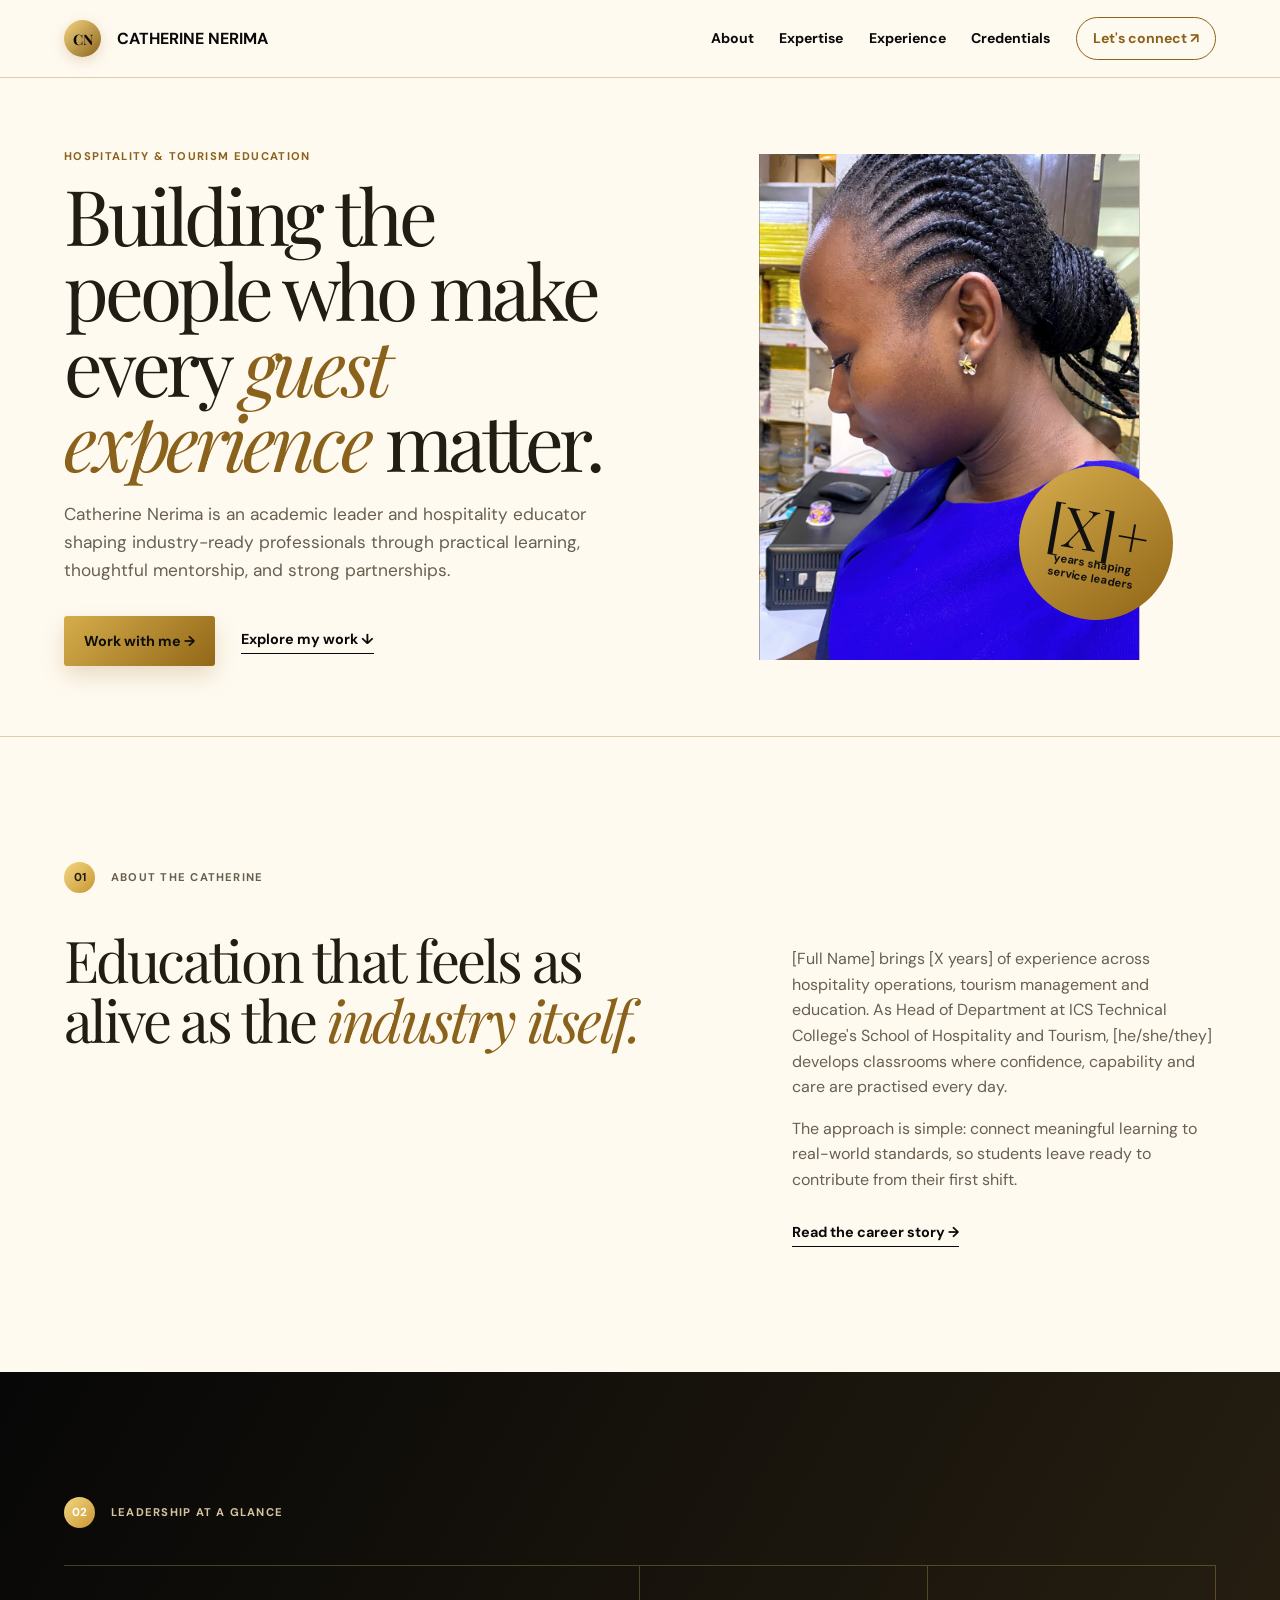
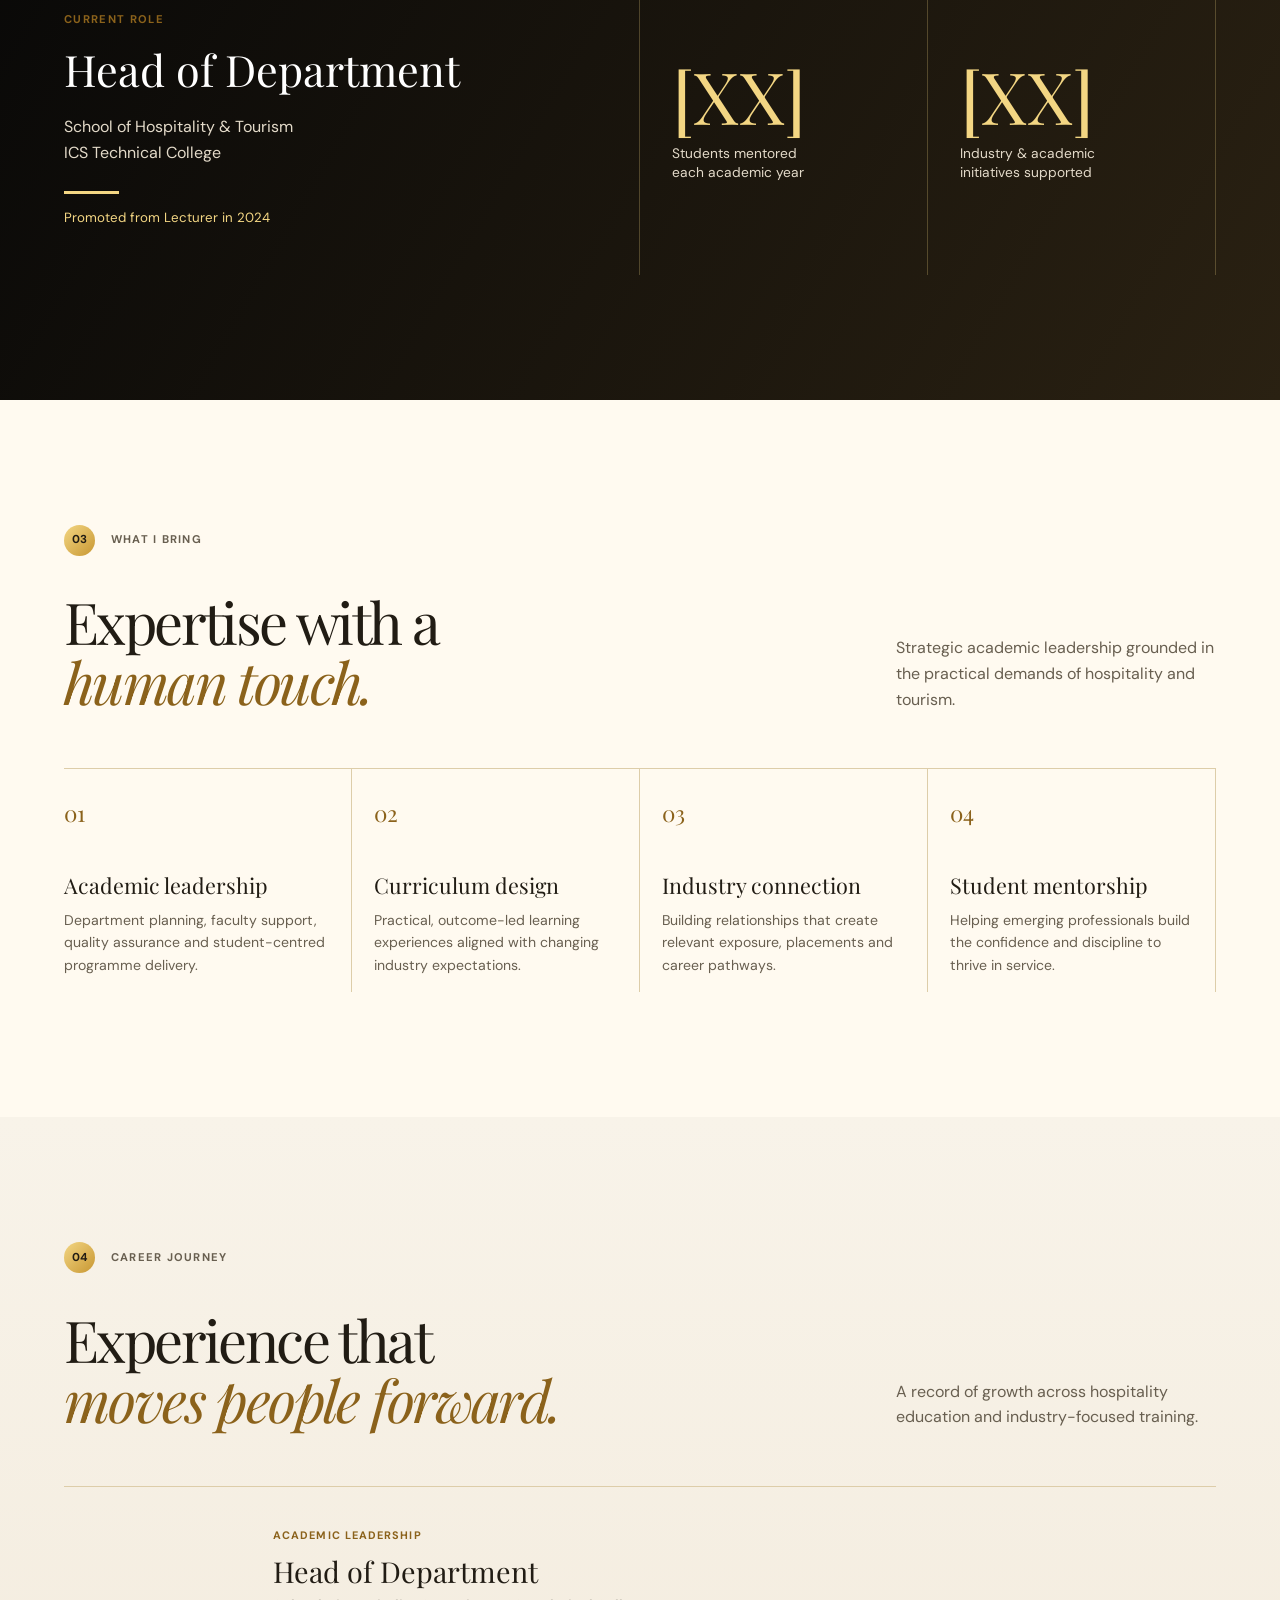
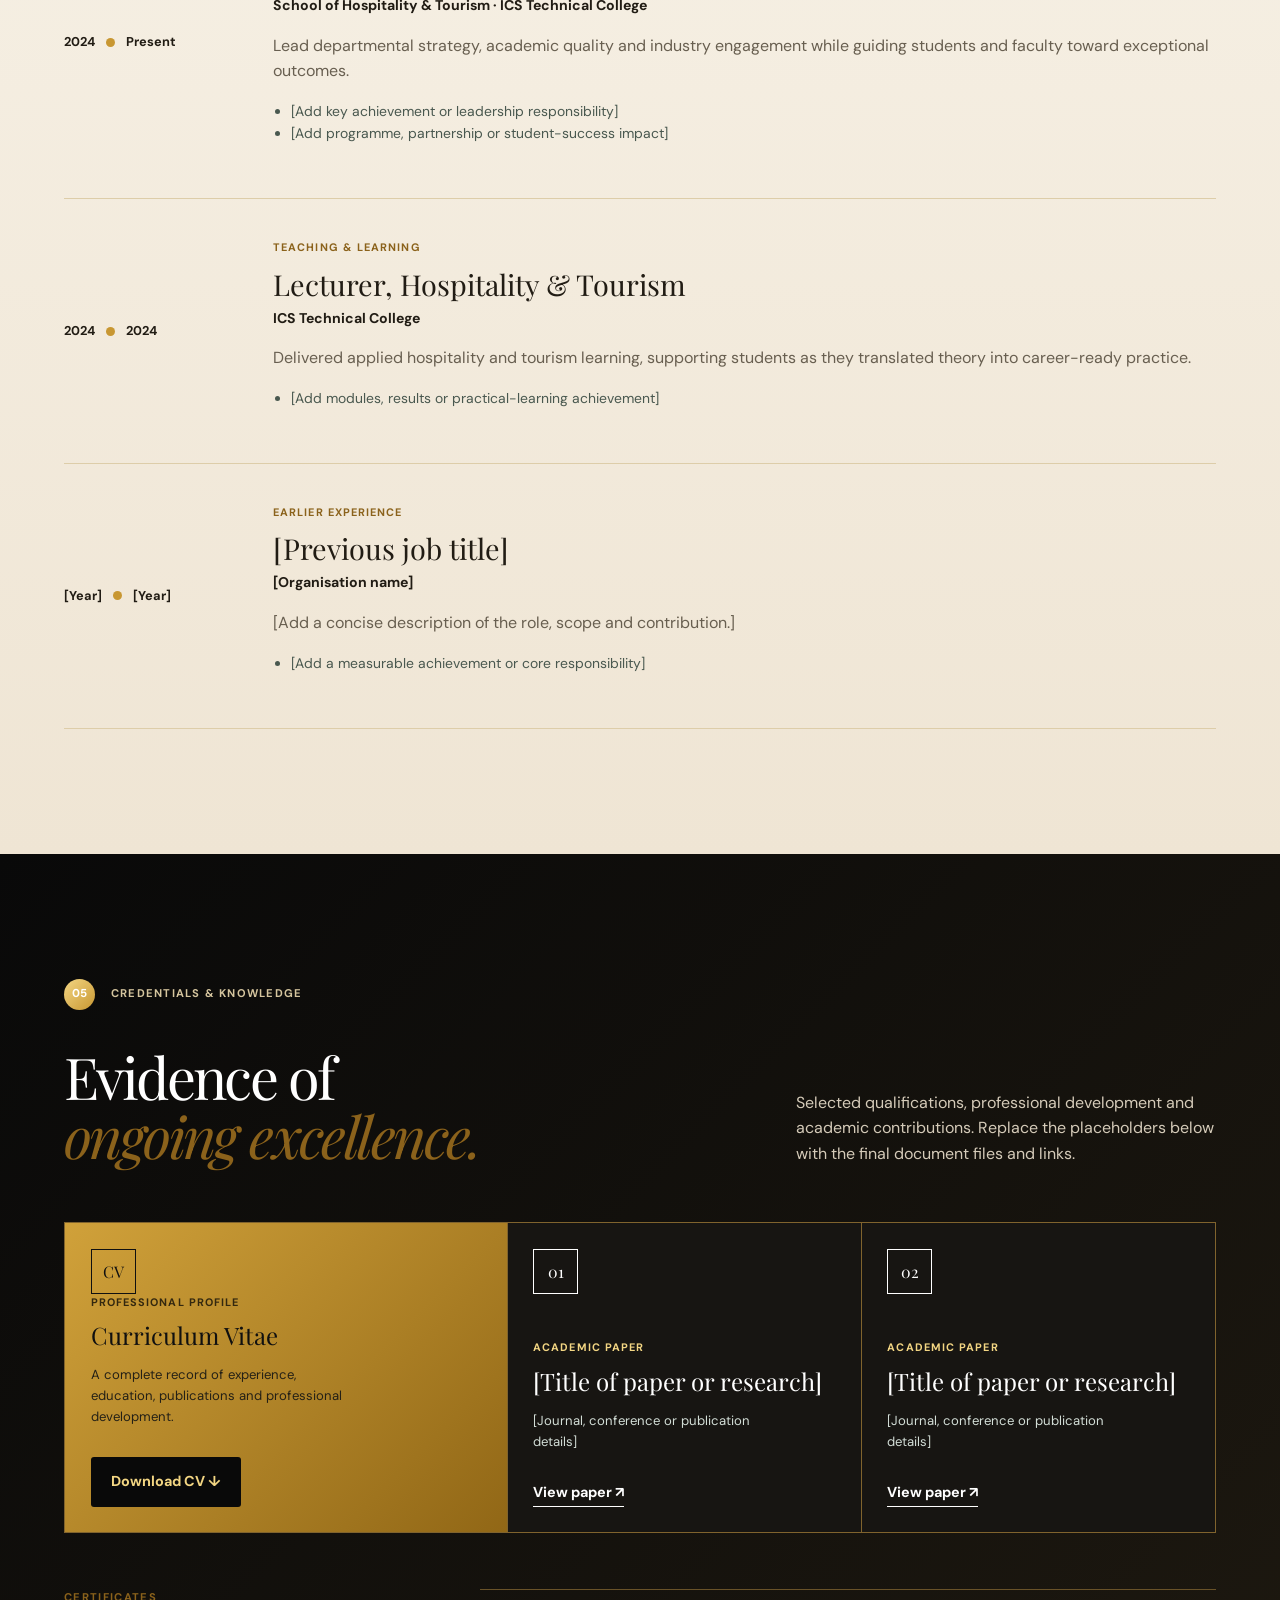
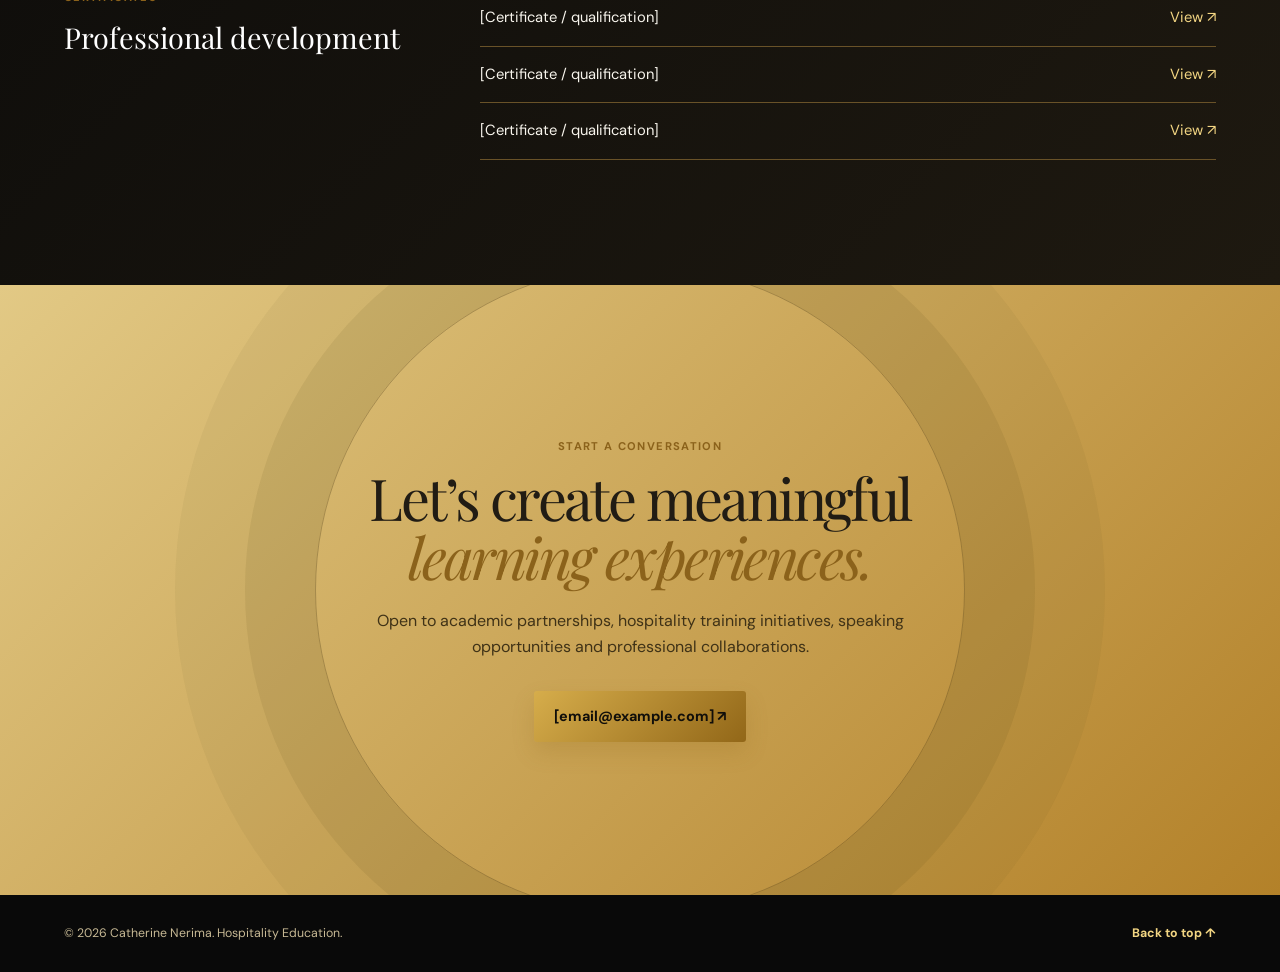
==== portfolio.html @ f3bf1bda "Initial commit" ====
<!doctype html>
<html lang="en">
<head>
  <meta charset="utf-8">
  <meta name="viewport" content="width=device-width, initial-scale=1">
  <meta name="description" content="Professional portfolio for a hospitality and tourism education leader.">
  <title>CATHERINE NERIMA | Hospitality & Tourism Educator</title>
  <link rel="preconnect" href="https://fonts.googleapis.com">
  <link rel="preconnect" href="https://fonts.gstatic.com" crossorigin>
  <link href="https://fonts.googleapis.com/css2?family=DM+Sans:wght@400;500;600;700&family=Playfair+Display:ital,wght@0,600;0,700;0,800;1,600;1,700&display=swap" rel="stylesheet">
  <link rel="stylesheet" href="styles.css">
  <style>
    .hero-visual { background: transparent; }
    .hero-visual .sun-shape, .hero-visual .hero-grid { display: none; }
    .portrait-placeholder { left: 50%; bottom: 0; width: auto; max-width: 100%; height: 100%; aspect-ratio: 3 / 4; overflow: hidden; outline: 0; transform: translateX(-50%); }
    .portrait-placeholder img { display: block; width: 100%; height: 100%; object-fit: cover; object-position: center center; filter: contrast(1.04) saturate(.9); }
  </style>
</head>
<body>
  <a class="skip-link" href="#main-content">Skip to content</a>
  <header class="site-header">
    <a class="brand" href="#top"><span class="brand-mark">CN</span><span>CATHERINE NERIMA</span></a>
    <button class="menu-toggle" type="button" aria-expanded="false" aria-controls="site-nav">Menu</button>
    <nav id="site-nav" class="site-nav" aria-label="Primary navigation">
      <a href="#about">About</a><a href="#expertise">Expertise</a><a href="#experience">Experience</a><a href="#credentials">Credentials</a><a class="nav-contact" href="#contact">Let's connect ↗</a>
    </nav>
  </header>
  <main id="main-content">
    <section class="hero" id="top">
      <div class="hero-copy reveal">
        <p class="kicker">Hospitality & tourism education</p>
        <h1>Building the people who make every <em>guest experience</em> matter.</h1>
        <p class="hero-text">Catherine Nerima is an academic leader and hospitality educator shaping industry-ready professionals through practical learning, thoughtful mentorship, and strong partnerships.</p>
        <div class="hero-actions"><a class="button button-primary" href="#contact">Work with me →</a><a class="text-link" href="#credentials">Explore my work ↓</a></div>
      </div>
      <div class="hero-visual reveal"><div class="sun-shape"></div><div class="hero-grid"></div><div class="portrait-placeholder"><img src="NER.jpeg" alt="Professional portrait of [Full Name]"></div><div class="experience-badge"><strong>[X]+</strong><span>years shaping<br>service leaders</span></div><p class="location-tag">Based in Nairobi, Kenya <span>•</span> Available for collaborations</p></div>
    </section>
    <section class="intro section-pad" id="about">
      <div class="section-label reveal"><span>01</span><p>About the Catherine</p></div>
      <div class="intro-grid"><h2 class="reveal">Education that feels as alive as the <em>industry itself.</em></h2><div class="reveal"><p>[Full Name] brings [X years] of experience across hospitality operations, tourism management and education. As Head of Department at ICS Technical College's School of Hospitality and Tourism, [he/she/they] develops classrooms where confidence, capability and care are practised every day.</p><p>The approach is simple: connect meaningful learning to real-world standards, so students leave ready to contribute from their first shift.</p><a class="text-link" href="#experience">Read the career story →</a></div></div>
    </section>
    <section class="impact section-pad">
      <div class="section-label light reveal"><span>02</span><p>Leadership at a glance</p></div>
      <div class="impact-grid"><article class="impact-feature reveal"><p class="kicker">Current role</p><h2>Head of Department</h2><p>School of Hospitality & Tourism<br>ICS Technical College</p><span class="mini-line"></span><small>Promoted from Lecturer in 2024</small></article><article class="stat reveal"><strong>[XX]</strong><span>Students mentored<br>each academic year</span></article><article class="stat reveal"><strong>[XX]</strong><span>Industry & academic<br>initiatives supported</span></article></div>
    </section>
    <section class="section-pad" id="expertise">
      <div class="section-label reveal"><span>03</span><p>What I bring</p></div>
      <div class="heading-row reveal"><h2>Expertise with a<br><em>human touch.</em></h2><p>Strategic academic leadership grounded in the practical demands of hospitality and tourism.</p></div>
      <div class="expertise-grid"><article class="expertise-card reveal"><span>01</span><h3>Academic leadership</h3><p>Department planning, faculty support, quality assurance and student-centred programme delivery.</p></article><article class="expertise-card reveal"><span>02</span><h3>Curriculum design</h3><p>Practical, outcome-led learning experiences aligned with changing industry expectations.</p></article><article class="expertise-card reveal"><span>03</span><h3>Industry connection</h3><p>Building relationships that create relevant exposure, placements and career pathways.</p></article><article class="expertise-card reveal"><span>04</span><h3>Student mentorship</h3><p>Helping emerging professionals build the confidence and discipline to thrive in service.</p></article></div>
    </section>
    <section class="section-pad career" id="experience">
      <div class="section-label reveal"><span>04</span><p>Career journey</p></div>
      <div class="heading-row reveal"><h2>Experience that<br><em>moves people forward.</em></h2><p>A record of growth across hospitality education and industry-focused training.</p></div>
      <div class="timeline">
        <article class="timeline-item reveal"><div class="timeline-date">2024 <i></i> Present</div><div><p class="role-type">Academic leadership</p><h3>Head of Department</h3><p class="organisation">School of Hospitality & Tourism · ICS Technical College</p><p>Lead departmental strategy, academic quality and industry engagement while guiding students and faculty toward exceptional outcomes.</p><ul><li>[Add key achievement or leadership responsibility]</li><li>[Add programme, partnership or student-success impact]</li></ul></div></article>
        <article class="timeline-item reveal"><div class="timeline-date">2024 <i></i> 2024</div><div><p class="role-type">Teaching & learning</p><h3>Lecturer, Hospitality & Tourism</h3><p class="organisation">ICS Technical College</p><p>Delivered applied hospitality and tourism learning, supporting students as they translated theory into career-ready practice.</p><ul><li>[Add modules, results or practical-learning achievement]</li></ul></div></article>
        <article class="timeline-item reveal"><div class="timeline-date">[Year] <i></i> [Year]</div><div><p class="role-type">Earlier experience</p><h3>[Previous job title]</h3><p class="organisation">[Organisation name]</p><p>[Add a concise description of the role, scope and contribution.]</p><ul><li>[Add a measurable achievement or core responsibility]</li></ul></div></article>
      </div>
    </section>
    <section class="credentials section-pad" id="credentials">
      <div class="section-label light reveal"><span>05</span><p>Credentials & knowledge</p></div>
      <div class="credentials-heading reveal"><h2>Evidence of<br><em>ongoing excellence.</em></h2><p>Selected qualifications, professional development and academic contributions. Replace the placeholders below with the final document files and links.</p></div>
      <div class="document-grid">
        <article class="document-card cv-card reveal"><div class="document-icon">CV</div><div><p class="document-type">Professional profile</p><h3>Curriculum Vitae</h3><p>A complete record of experience, education, publications and professional development.</p></div><a class="button button-light" href="documents/cv-placeholder.txt" download>Download CV ↓</a></article>
        <article class="document-card reveal"><div class="document-icon">01</div><div><p class="document-type">Academic paper</p><h3>[Title of paper or research]</h3><p>[Journal, conference or publication details]</p></div><a class="view-link" href="documents/academic-paper-placeholder.html" target="_blank" rel="noopener">View paper ↗</a></article>
        <article class="document-card reveal"><div class="document-icon">02</div><div><p class="document-type">Academic paper</p><h3>[Title of paper or research]</h3><p>[Journal, conference or publication details]</p></div><a class="view-link" href="documents/academic-paper-placeholder.html" target="_blank" rel="noopener">View paper ↗</a></article>
      </div>
      <div class="cert-row reveal"><div><p class="kicker">Certificates</p><h3>Professional development</h3></div><div class="certificate-list"><a href="documents/certificate-placeholder.html" target="_blank" rel="noopener">[Certificate / qualification] <span>View ↗</span></a><a href="documents/certificate-placeholder.html" target="_blank" rel="noopener">[Certificate / qualification] <span>View ↗</span></a><a href="documents/certificate-placeholder.html" target="_blank" rel="noopener">[Certificate / qualification] <span>View ↗</span></a></div></div>
    </section>
    <section class="contact section-pad" id="contact"><div class="contact-orb"></div><div class="contact-content reveal"><p class="kicker">Start a conversation</p><h2>Let’s create meaningful<br><em>learning experiences.</em></h2><p>Open to academic partnerships, hospitality training initiatives, speaking opportunities and professional collaborations.</p><a class="button button-primary" href="mailto:[email@example.com]">[email@example.com] ↗</a></div></section>
  </main>
  <footer><p>© <span id="year"></span> Catherine Nerima. Hospitality Education.</p><a href="#top">Back to top ↑</a></footer>
  <script src="script.js"></script>
</body>
</html>
---- styles.css ----
:root{--black:#090909;--coal:#171512;--gold:#c89732;--gold-light:#f3d683;--gold-deep:#8b621b;--ivory:#fffaf0;--sand:#f3ead8;--text:#211c14;--muted:#685f50;--line:#ddcda9;--display:'Playfair Display',Georgia,serif;--sans:'DM Sans',Arial,sans-serif}*{box-sizing:border-box}html{scroll-behavior:smooth}body{margin:0;background:var(--ivory);color:var(--text);font-family:var(--sans);line-height:1.6}.skip-link{position:absolute;left:-999px}.skip-link:focus{left:1rem;top:1rem;z-index:9;background:var(--gold-light);padding:.7rem;color:#000}.site-header{height:78px;display:flex;align-items:center;justify-content:space-between;padding:0 5vw;border-bottom:1px solid var(--line);background:var(--ivory)}.brand,.site-nav{display:flex;align-items:center;gap:1rem}.brand{color:var(--black);font-weight:700;text-decoration:none}.brand-mark{display:grid;place-items:center;width:37px;height:37px;border-radius:50%;background:linear-gradient(135deg,var(--gold-light),var(--gold-deep));color:#080808;font:700 .9rem var(--display);box-shadow:0 4px 14px #8b621b35}.site-nav{gap:1.6rem}.site-nav a{color:var(--black);font-size:.88rem;font-weight:700;text-decoration:none}.nav-contact{padding:.55rem 1rem;border:1px solid var(--gold-deep);border-radius:99px;color:var(--gold-deep)!important}.nav-contact:hover{background:var(--gold);color:#111!important}.menu-toggle{display:none;border:0;background:none;font:700 .9rem var(--sans);color:var(--black)}.hero,.section-pad{max-width:1400px;margin:auto;padding-left:5vw;padding-right:5vw}.hero{min-height:650px;display:grid;grid-template-columns:1.02fr .98fr;gap:5vw;align-items:center;padding-top:70px;padding-bottom:70px}.kicker{margin:0 0 .7rem;text-transform:uppercase;letter-spacing:.12em;color:var(--gold-deep);font-size:.7rem;font-weight:700}.hero h1,h2,h3{line-height:1.08}.hero h1{max-width:760px;margin:.2rem 0 1.45rem;font:clamp(3.2rem,6vw,6.3rem)/.98 var(--display);letter-spacing:-.055em}.hero h1 em,h2 em{color:var(--gold-deep);font-weight:inherit}.hero-text{max-width:565px;margin-bottom:2rem;color:var(--muted);font-size:1.08rem}.hero-actions{display:flex;gap:1.6rem;align-items:center}.button{display:inline-flex;justify-content:center;align-items:center;padding:.85rem 1.25rem;border-radius:3px;font-size:.9rem;font-weight:700;text-decoration:none}.button-primary{background:linear-gradient(135deg,#d6ad4b,#926718);box-shadow:0 10px 22px #8b621b33;color:#100e0a}.text-link,.view-link{padding-bottom:.12rem;border-bottom:1px solid currentColor;color:var(--black);font-size:.9rem;font-weight:700;text-decoration:none}.hero-visual{position:relative;height:506px;overflow:hidden;background:var(--black)}.sun-shape{position:absolute;right:-45px;top:-40px;width:340px;height:340px;border-radius:50%;background:radial-gradient(circle at 30% 30%,var(--gold-light),var(--gold-deep))}.hero-grid{position:absolute;inset:0;background-image:linear-gradient(#f3d68320 1px,transparent 1px),linear-gradient(90deg,#f3d68320 1px,transparent 1px);background-size:27px 27px}.portrait-placeholder{position:absolute;z-index:1;bottom:0;left:16%;display:grid;place-items:center;width:58%;height:78%;outline:8px solid #f3d6833d;outline-offset:-25px;background:linear-gradient(160deg,#3a2b13,#101010);color:var(--gold-light);font:italic 1.6rem var(--display);text-align:center}.experience-badge{position:absolute;z-index:2;right:8%;bottom:8%;display:flex;flex-direction:column;justify-content:center;width:154px;height:154px;border-radius:50%;background:linear-gradient(135deg,#d7ae4e,#8f6315);color:#111;text-align:center;transform:rotate(10deg)}.experience-badge strong{font:3.5rem/1 var(--display)}.experience-badge span{font-size:.7rem;font-weight:700;line-height:1.25}.location-tag{position:absolute;bottom:-36px;left:0;font-size:.74rem;font-weight:700}.location-tag span{padding:0 .4rem;color:var(--gold)}.section-pad{padding-top:125px;padding-bottom:125px}.section-label{display:flex;align-items:center;gap:1rem;margin-bottom:2.3rem}.section-label span{display:grid;place-items:center;width:31px;height:31px;border-radius:50%;background:linear-gradient(135deg,var(--gold-light),var(--gold));font-size:.72rem;font-weight:700}.section-label p{margin:0;color:var(--muted);font-size:.7rem;font-weight:700;letter-spacing:.11em;text-transform:uppercase}.intro{border-top:1px solid var(--line)}.intro-grid{display:grid;grid-template-columns:1fr .72fr;gap:12%;align-items:start}.intro h2,.heading-row h2,.credentials h2,.contact h2{margin:0;font:clamp(2.7rem,4.5vw,5rem)/1.04 var(--display);letter-spacing:-.045em}.intro-grid>div p,.heading-row>p,.timeline-item div>p:not(.role-type):not(.organisation){color:var(--muted)}.intro-grid .text-link{display:inline-block;margin-top:.8rem}.impact{max-width:none;background:linear-gradient(120deg,#070707,#2a2112);color:white}.impact .section-label p{color:#d5c59e}.impact-grid{display:grid;grid-template-columns:2fr 1fr 1fr;max-width:1260px;margin:auto;border-top:1px solid #f3d68340}.impact-feature,.stat{padding:2.8rem 2rem 2.8rem 0}.impact-feature{border-right:1px solid #f3d68340}.impact-feature h2{margin:.25rem 0;font:2.7rem var(--display)}.impact-feature p:not(.kicker),.stat span{color:#e3dac9}.mini-line{display:block;width:55px;margin:1.6rem 0 .65rem;border-top:3px solid var(--gold-light)}.impact-feature small,.stat strong{color:var(--gold-light)}.stat{display:flex;flex-direction:column;justify-content:center;padding-left:2rem;border-right:1px solid #f3d68340}.stat strong{font:4.5rem/1 var(--display)}.stat span{margin-top:.8rem;font-size:.86rem;line-height:1.35}.heading-row{display:flex;justify-content:space-between;align-items:end;gap:2rem;margin-bottom:3.5rem}.heading-row>p{max-width:320px;margin:0}.expertise-grid{display:grid;grid-template-columns:repeat(4,1fr);border-top:1px solid var(--line)}.expertise-card{padding:1.8rem 1.4rem 1rem 0;border-right:1px solid var(--line)}.expertise-card:not(:first-child){padding-left:1.4rem}.expertise-card>span{color:var(--gold-deep);font:1.4rem var(--display)}.expertise-card h3{margin:2.6rem 0 .6rem;font:1.35rem var(--display)}.expertise-card p{margin:0;color:var(--muted);font-size:.88rem}.career{max-width:none;padding-left:max(5vw,calc((100vw - 1400px)/2 + 5vw));padding-right:max(5vw,calc((100vw - 1400px)/2 + 5vw));background:linear-gradient(180deg,#f8f3e9,#efe5d4)}.timeline{border-top:1px solid var(--line)}.timeline-item{display:grid;grid-template-columns:145px 1fr;gap:4rem;padding:2.5rem 0;border-bottom:1px solid var(--line)}.timeline-date{display:flex;align-items:center;gap:.7rem;font-size:.8rem;font-weight:700}.timeline-date i{display:block;width:9px;height:9px;border-radius:50%;background:var(--gold)}.role-type,.document-type{margin:0 0 .5rem;color:var(--gold-deep);font-size:.68rem;font-weight:700;letter-spacing:.1em;text-transform:uppercase}.timeline h3{margin:0;font:1.8rem var(--display)}.organisation{margin:.25rem 0 1rem;font-size:.88rem;font-weight:700}.timeline ul{padding-left:1.1rem;color:#49584f;font-size:.87rem}.credentials{max-width:none;background:linear-gradient(135deg,#090909,#1e1910);color:white}.light p{color:#d5c59e}.credentials-heading{display:flex;justify-content:space-between;align-items:end;gap:2rem;margin-bottom:3.5rem}.credentials-heading>p{max-width:420px;margin:0;color:#d5cbb9}.document-grid{display:grid;grid-template-columns:1.25fr 1fr 1fr;gap:1px;border:1px solid #80632d;background:#80632d}.document-card{display:flex;flex-direction:column;align-items:flex-start;min-height:305px;padding:1.6rem;background:#171512}.document-card.cv-card{background:linear-gradient(135deg,#d0a13a,#916716);color:#101010}.document-icon{display:grid;place-items:center;width:45px;height:45px;margin-bottom:auto;border:1px solid currentColor;font:1rem var(--display)}.document-card h3{margin:0;font:1.5rem var(--display)}.document-card p:not(.document-type){max-width:260px;color:#d3ded7;font-size:.82rem}.cv-card p:not(.document-type){color:#242016}.document-type{color:var(--gold-light)}.cv-card .document-type{color:#33280f}.button-light{margin-top:1rem;background:var(--black);color:var(--gold-light)}.view-link{margin-top:1rem;color:white}.cert-row{display:grid;grid-template-columns:1fr 2fr;gap:3rem;padding:3.5rem 0 0}.cert-row h3{margin:0;font:1.8rem var(--display)}.certificate-list{border-top:1px solid #695228}.certificate-list a{display:flex;justify-content:space-between;gap:1rem;padding:1rem 0;border-bottom:1px solid #695228;color:#f8f5ed;font-size:.92rem;text-decoration:none}.certificate-list span{color:var(--gold-light);white-space:nowrap}.contact{position:relative;display:grid;place-items:center;min-height:610px;max-width:none;overflow:hidden;background:linear-gradient(135deg,#e2c985,#b38129);text-align:center}.contact-orb{position:absolute;width:650px;height:650px;border:1px solid #49391555;border-radius:50%;box-shadow:0 0 0 70px #49391516,0 0 0 140px #4939150d}.contact-content{position:relative;max-width:790px}.contact h2{margin:.4rem 0 1.3rem}.contact-content>p:not(.kicker){max-width:575px;margin:0 auto 2rem;color:#3f3217}footer{display:flex;justify-content:space-between;max-width:none;margin:auto;padding:1.8rem 5vw;background:var(--black);color:#c7b995;font-size:.77rem}footer p{margin:0}footer a{color:var(--gold-light);font-weight:700;text-decoration:none}.reveal{opacity:0;transform:translateY(16px);transition:opacity .65s ease,transform .65s ease}.reveal.visible{opacity:1;transform:none}@media(max-width:800px){.site-header{height:66px}.menu-toggle{display:block}.site-nav{position:absolute;z-index:5;top:66px;right:0;left:0;display:none;flex-direction:column;align-items:flex-start;gap:1rem;padding:1.2rem 5vw;border-bottom:1px solid var(--line);background:var(--ivory)}.site-nav.open{display:flex}.hero{grid-template-columns:1fr;padding-top:55px}.hero-visual{height:420px}.intro-grid,.impact-grid,.credentials-heading,.cert-row{grid-template-columns:1fr}.impact-feature,.stat{border-right:0;border-bottom:1px solid #f3d68340}.heading-row{display:block}.heading-row>p{margin-top:1.2rem}.expertise-grid{grid-template-columns:1fr 1fr}.expertise-card:nth-child(2){border-right:0}.document-grid{grid-template-columns:1fr}.timeline-item{grid-template-columns:1fr;gap:1rem}.timeline-date{width:max-content}.cert-row{gap:1.5rem}.section-pad{padding-top:80px;padding-bottom:80px}}@media(max-width:500px){.hero h1{font-size:3.1rem}.hero-actions{flex-direction:column;align-items:flex-start;gap:1rem}.hero-visual{height:340px}.portrait-placeholder{left:10%;width:65%}.experience-badge{right:-3%;bottom:1%;transform:scale(.8) rotate(10deg)}.expertise-grid{grid-template-columns:1fr}.expertise-card,.expertise-card:not(:first-child){padding:1.5rem 0;border-right:0;border-bottom:1px solid var(--line)}.cert-row{padding-top:2.5rem}footer{flex-direction:column;gap:.6rem}}
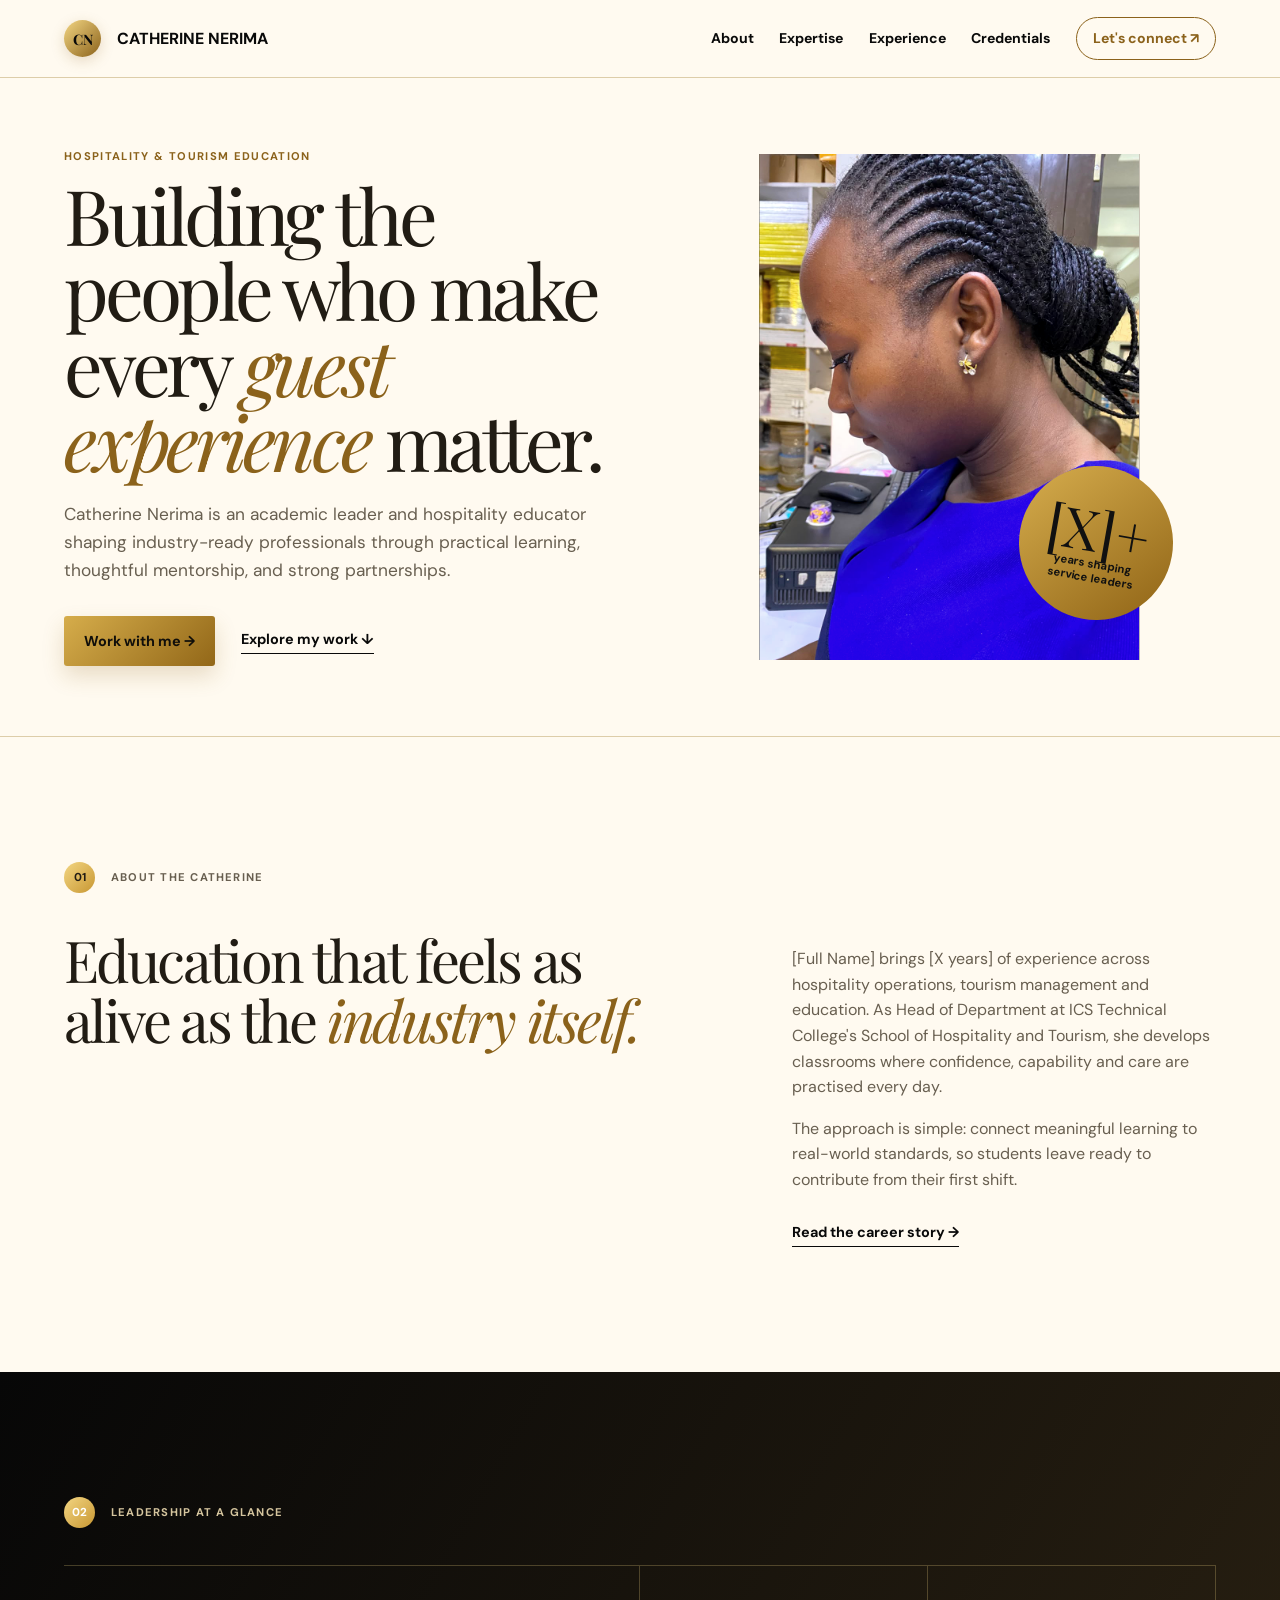
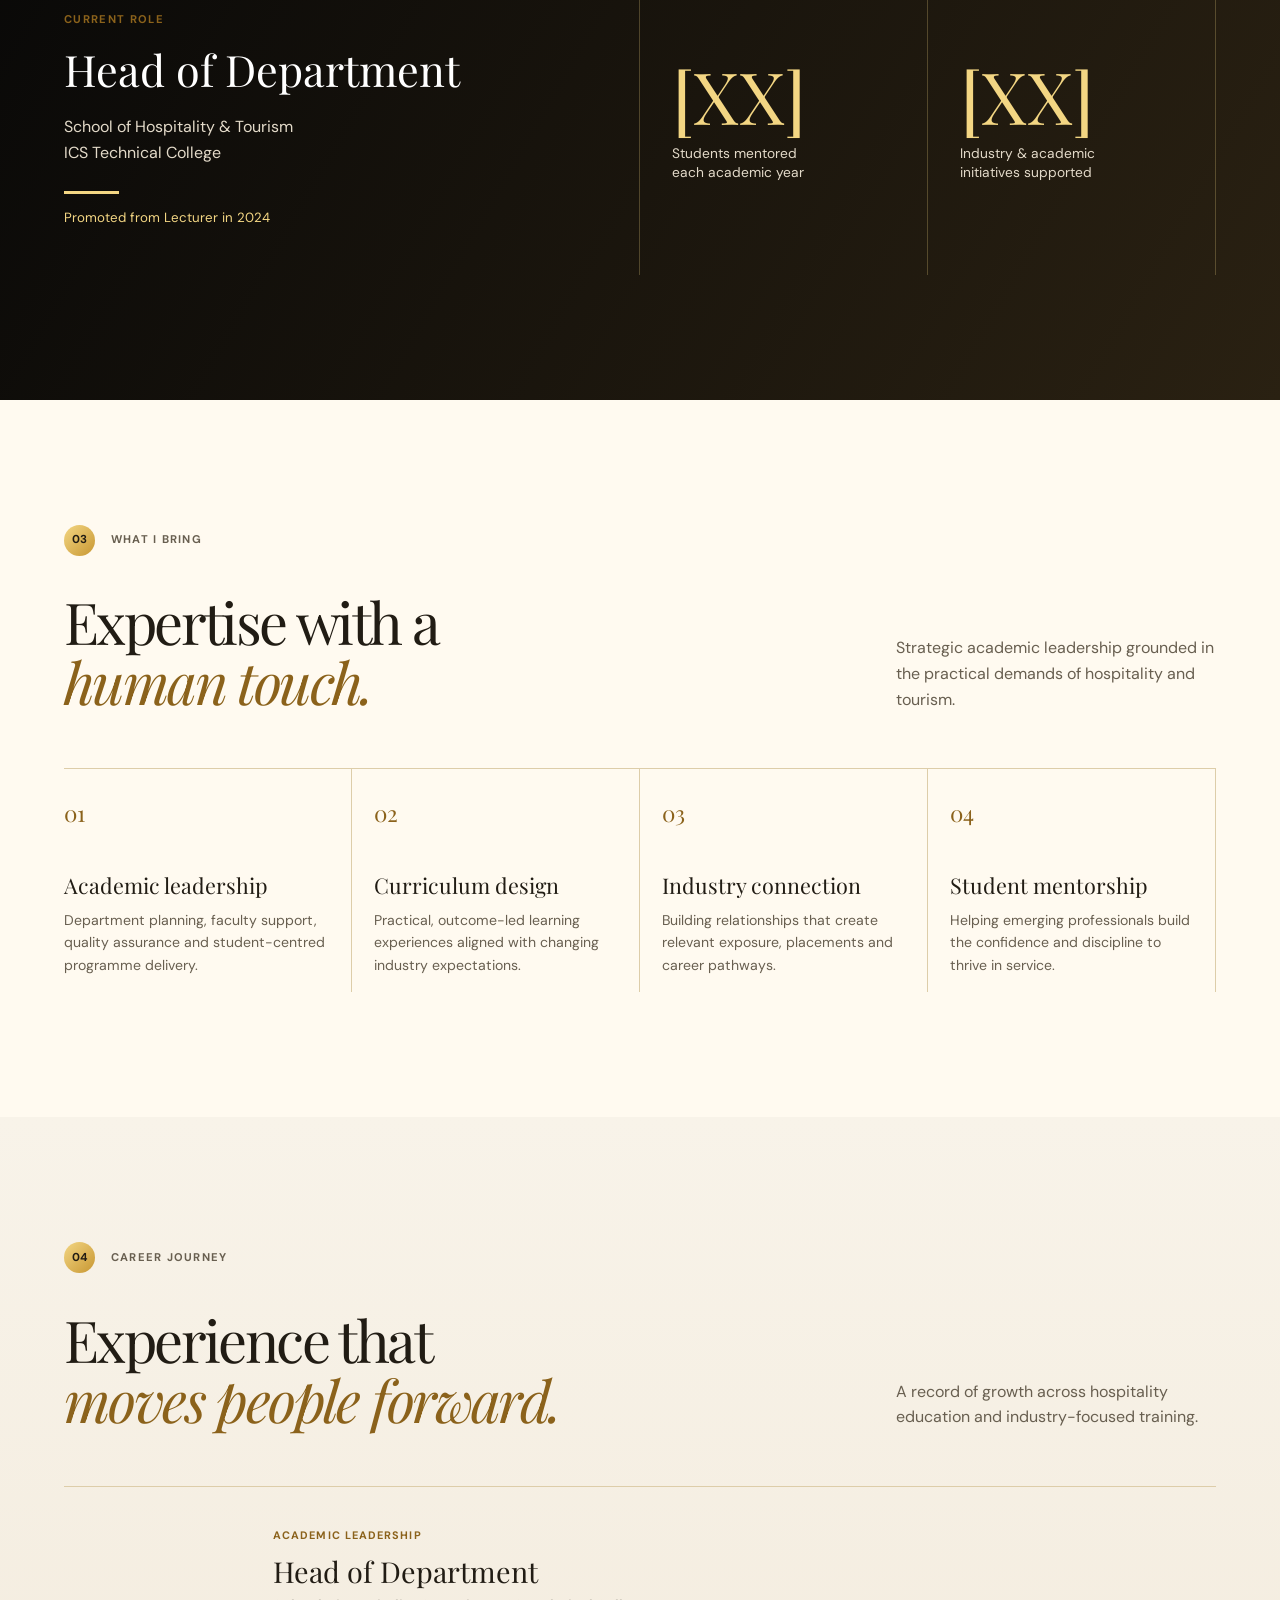
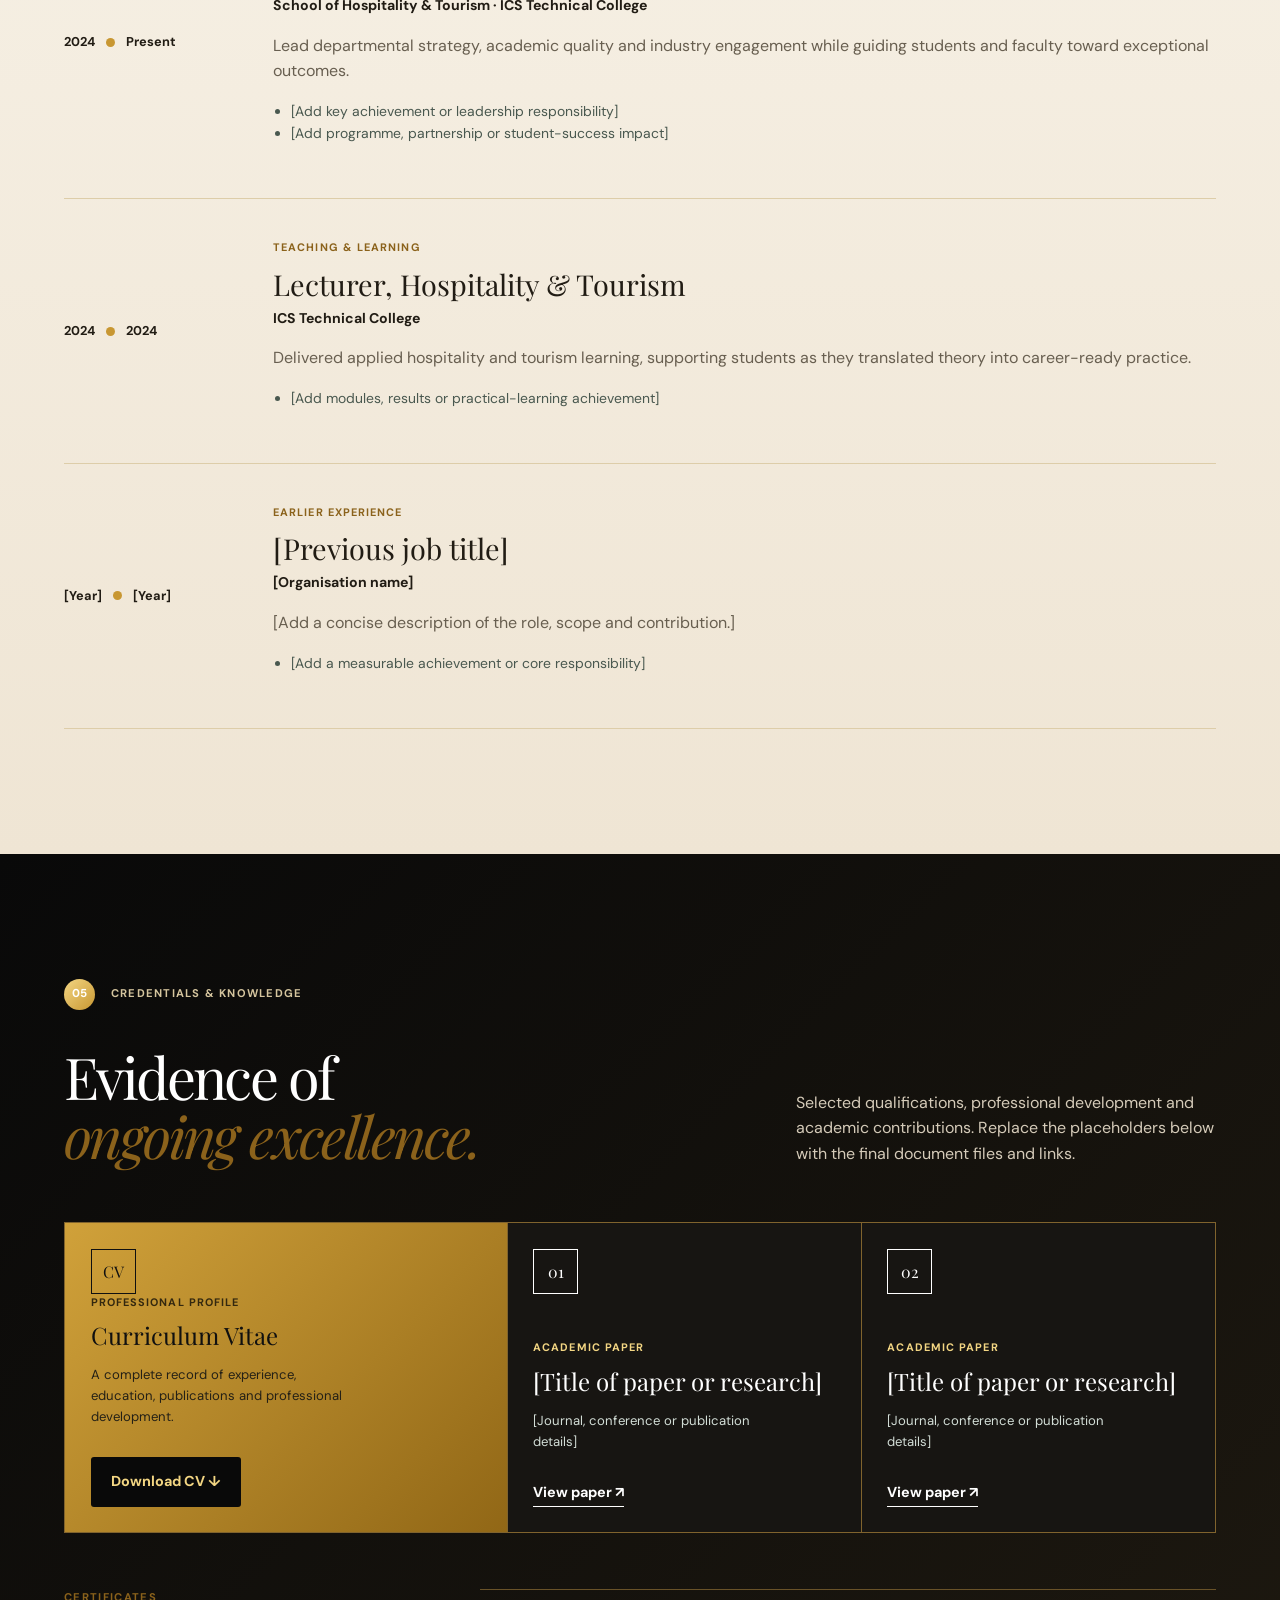
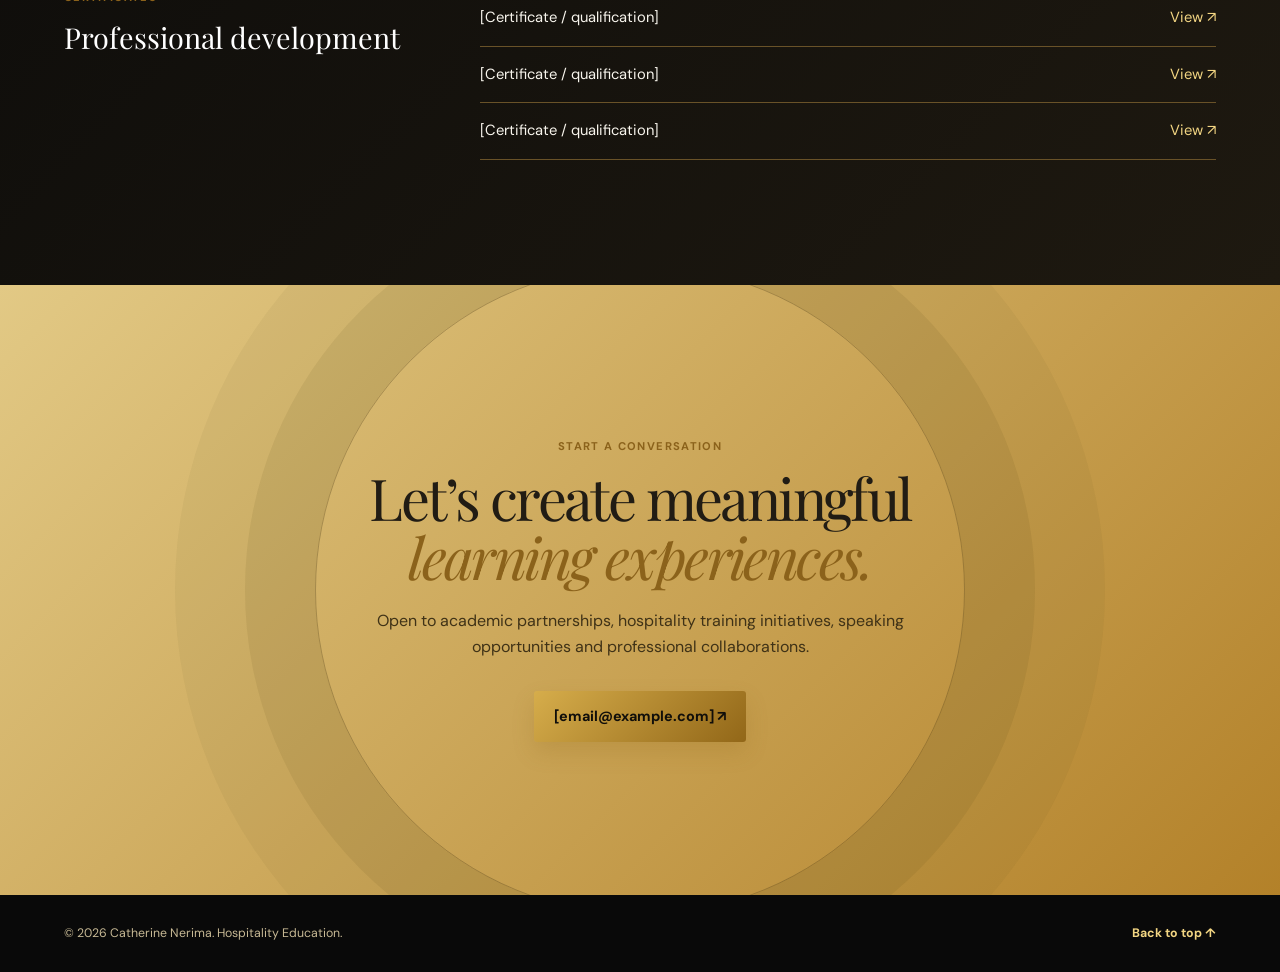
==== commit a08fe869: "new" ====
--- a/portfolio.html
+++ b/portfolio.html
@@ -37,7 +37,7 @@
     </section>
     <section class="intro section-pad" id="about">
       <div class="section-label reveal"><span>01</span><p>About the Catherine</p></div>
-      <div class="intro-grid"><h2 class="reveal">Education that feels as alive as the <em>industry itself.</em></h2><div class="reveal"><p>[Full Name] brings [X years] of experience across hospitality operations, tourism management and education. As Head of Department at ICS Technical College's School of Hospitality and Tourism, [he/she/they] develops classrooms where confidence, capability and care are practised every day.</p><p>The approach is simple: connect meaningful learning to real-world standards, so students leave ready to contribute from their first shift.</p><a class="text-link" href="#experience">Read the career story →</a></div></div>
+      <div class="intro-grid"><h2 class="reveal">Education that feels as alive as the <em>industry itself.</em></h2><div class="reveal"><p>[Full Name] brings [X years] of experience across hospitality operations, tourism management and education. As Head of Department at ICS Technical College's School of Hospitality and Tourism, she develops classrooms where confidence, capability and care are practised every day.</p><p>The approach is simple: connect meaningful learning to real-world standards, so students leave ready to contribute from their first shift.</p><a class="text-link" href="#experience">Read the career story →</a></div></div>
     </section>
     <section class="impact section-pad">
       <div class="section-label light reveal"><span>02</span><p>Leadership at a glance</p></div>
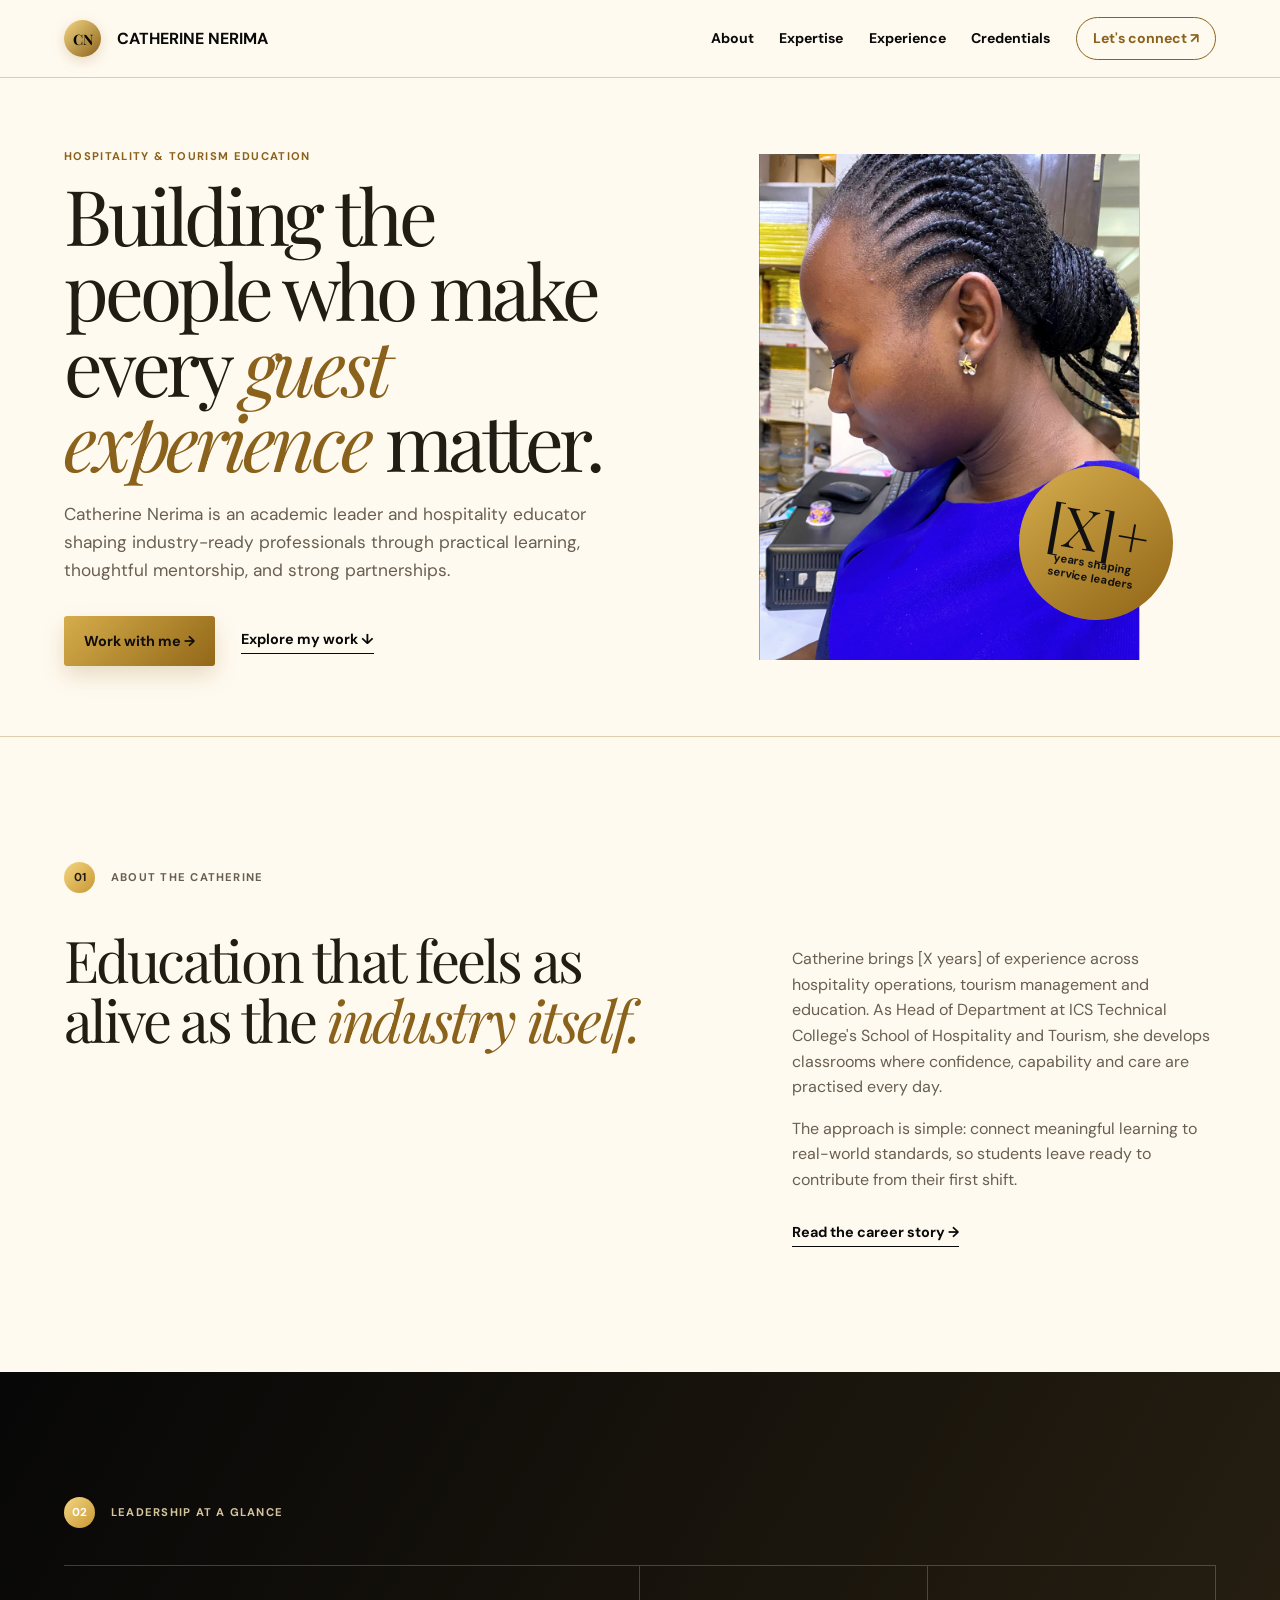
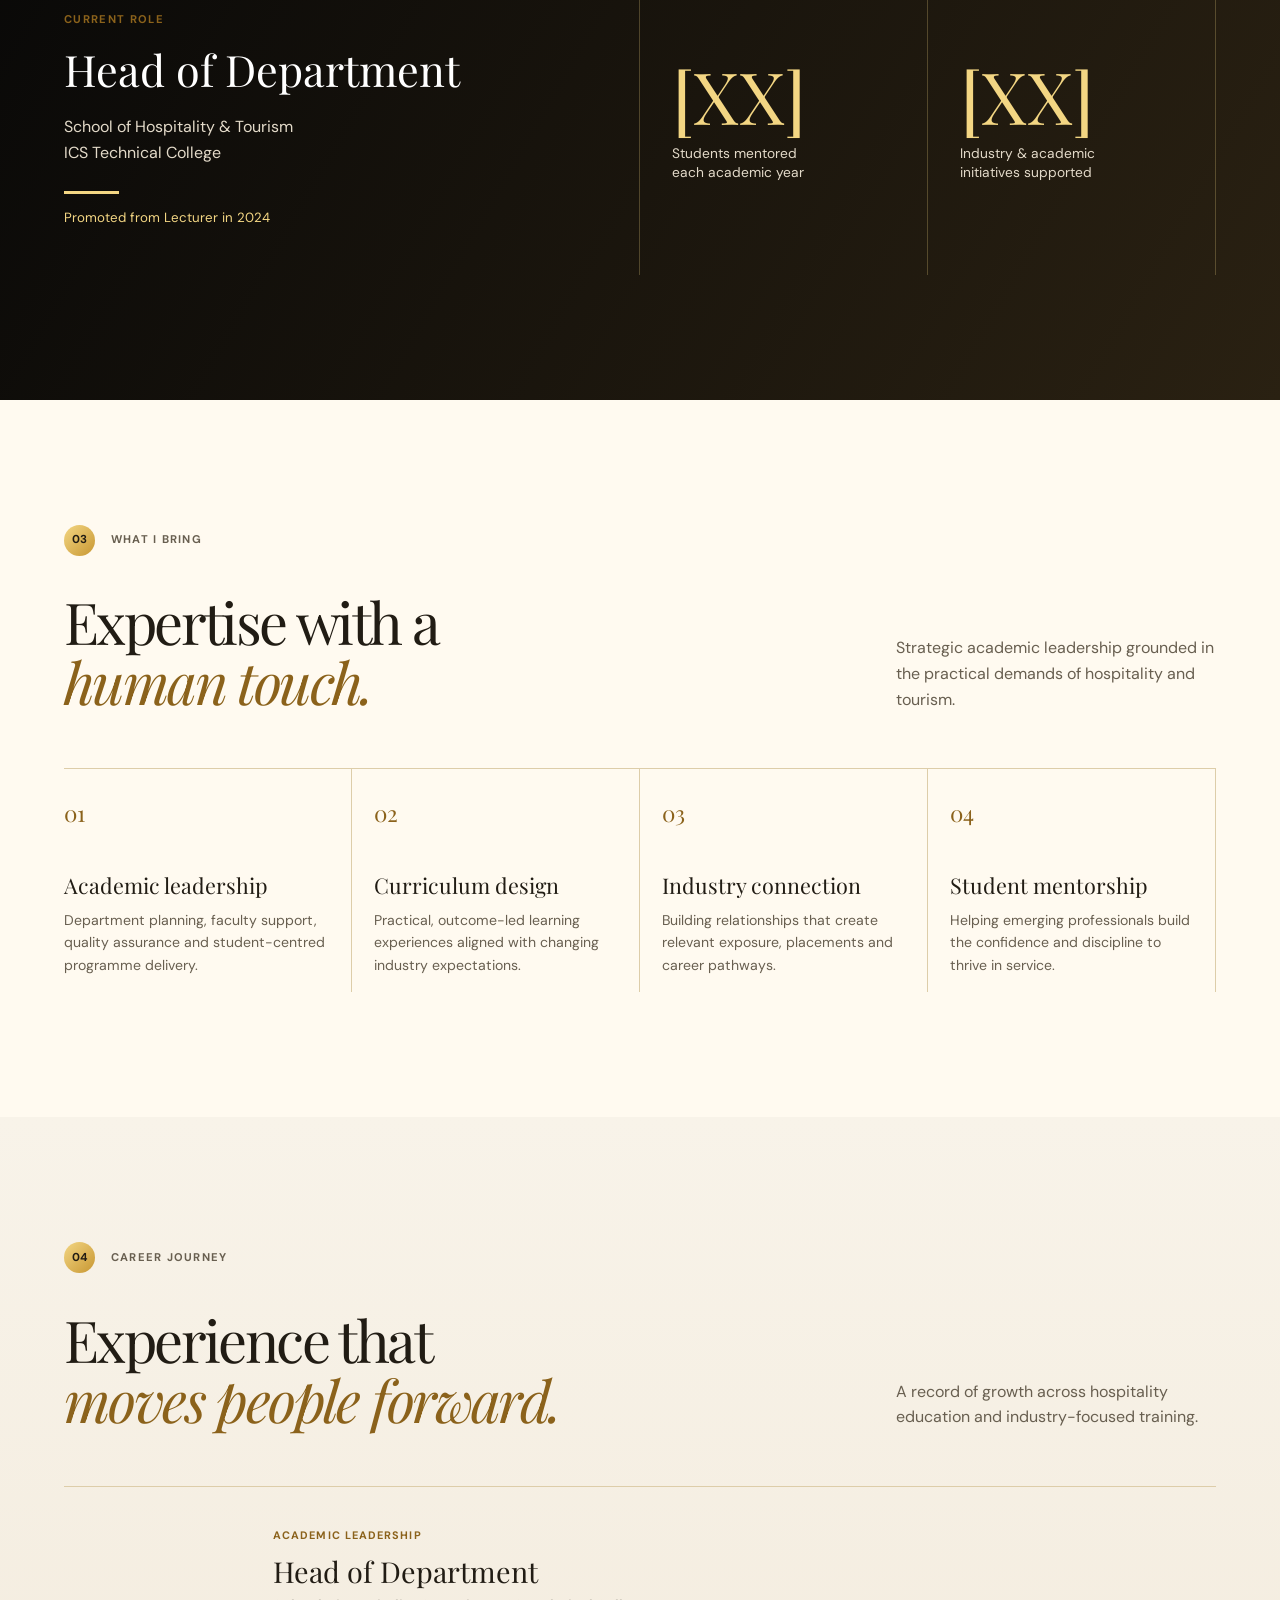
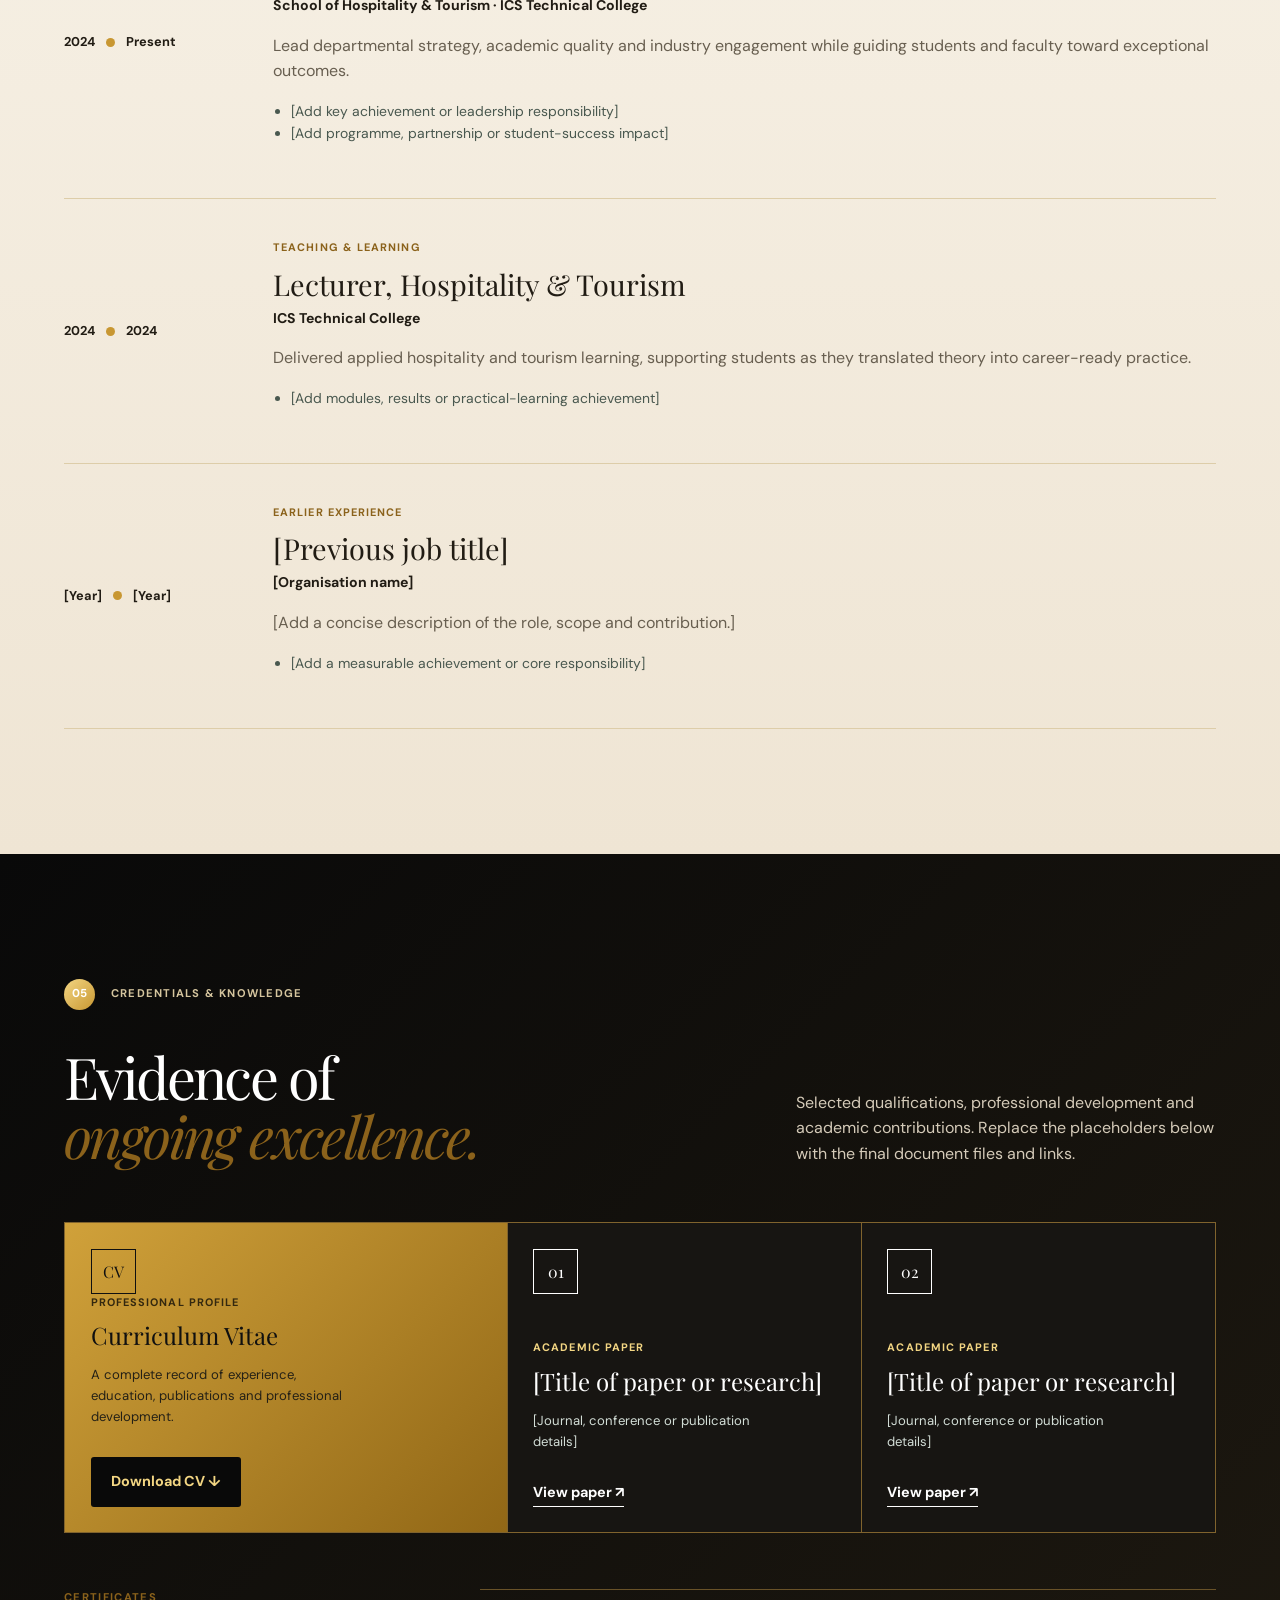
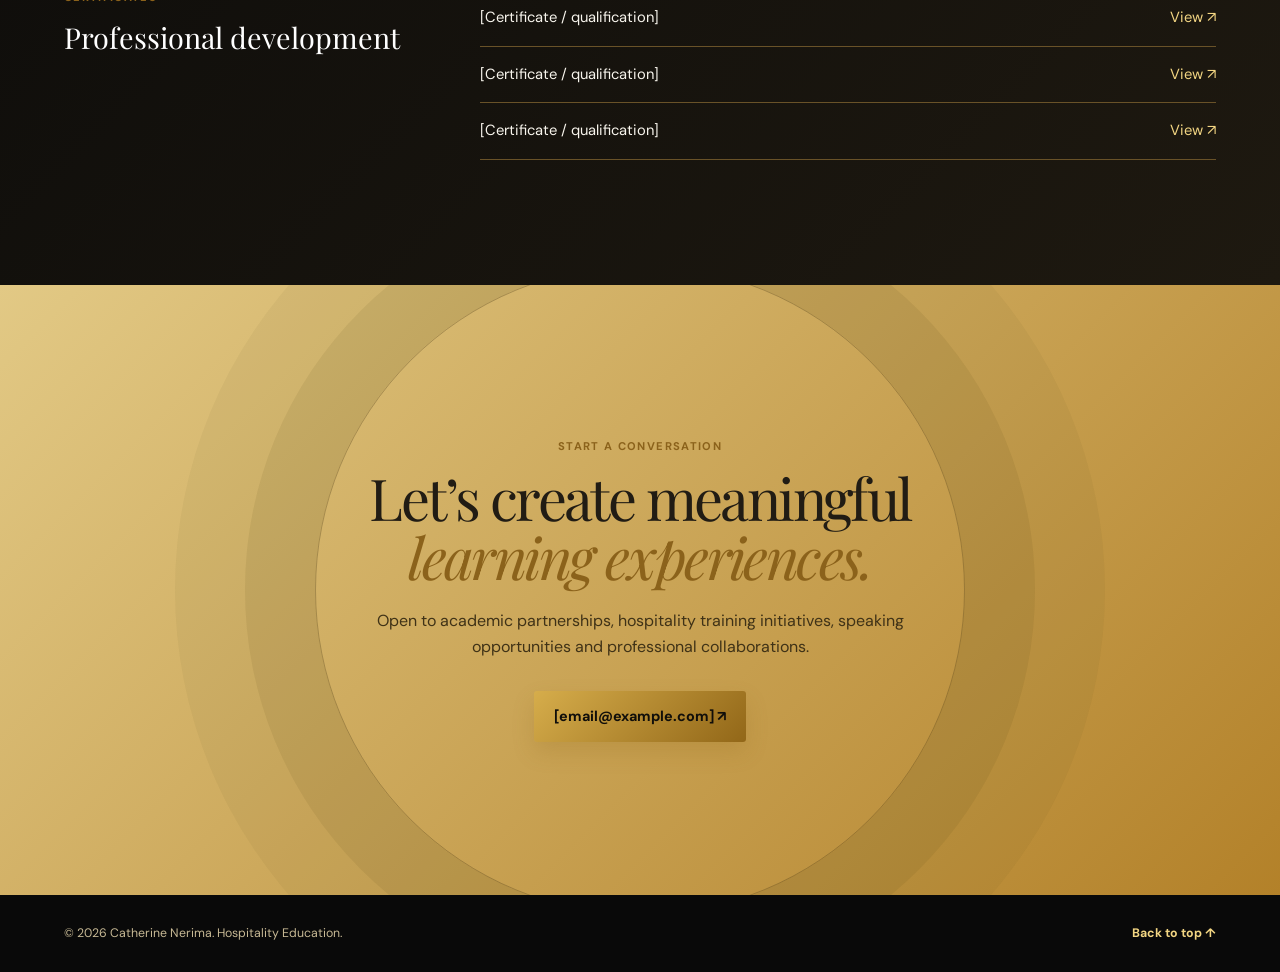
==== commit 104a7e3f: "new" ====
--- a/portfolio.html
+++ b/portfolio.html
@@ -37,7 +37,7 @@
     </section>
     <section class="intro section-pad" id="about">
       <div class="section-label reveal"><span>01</span><p>About the Catherine</p></div>
-      <div class="intro-grid"><h2 class="reveal">Education that feels as alive as the <em>industry itself.</em></h2><div class="reveal"><p>[Full Name] brings [X years] of experience across hospitality operations, tourism management and education. As Head of Department at ICS Technical College's School of Hospitality and Tourism, she develops classrooms where confidence, capability and care are practised every day.</p><p>The approach is simple: connect meaningful learning to real-world standards, so students leave ready to contribute from their first shift.</p><a class="text-link" href="#experience">Read the career story →</a></div></div>
+      <div class="intro-grid"><h2 class="reveal">Education that feels as alive as the <em>industry itself.</em></h2><div class="reveal"><p>Catherine brings [X years] of experience across hospitality operations, tourism management and education. As Head of Department at ICS Technical College's School of Hospitality and Tourism, she develops classrooms where confidence, capability and care are practised every day.</p><p>The approach is simple: connect meaningful learning to real-world standards, so students leave ready to contribute from their first shift.</p><a class="text-link" href="#experience">Read the career story →</a></div></div>
     </section>
     <section class="impact section-pad">
       <div class="section-label light reveal"><span>02</span><p>Leadership at a glance</p></div>
